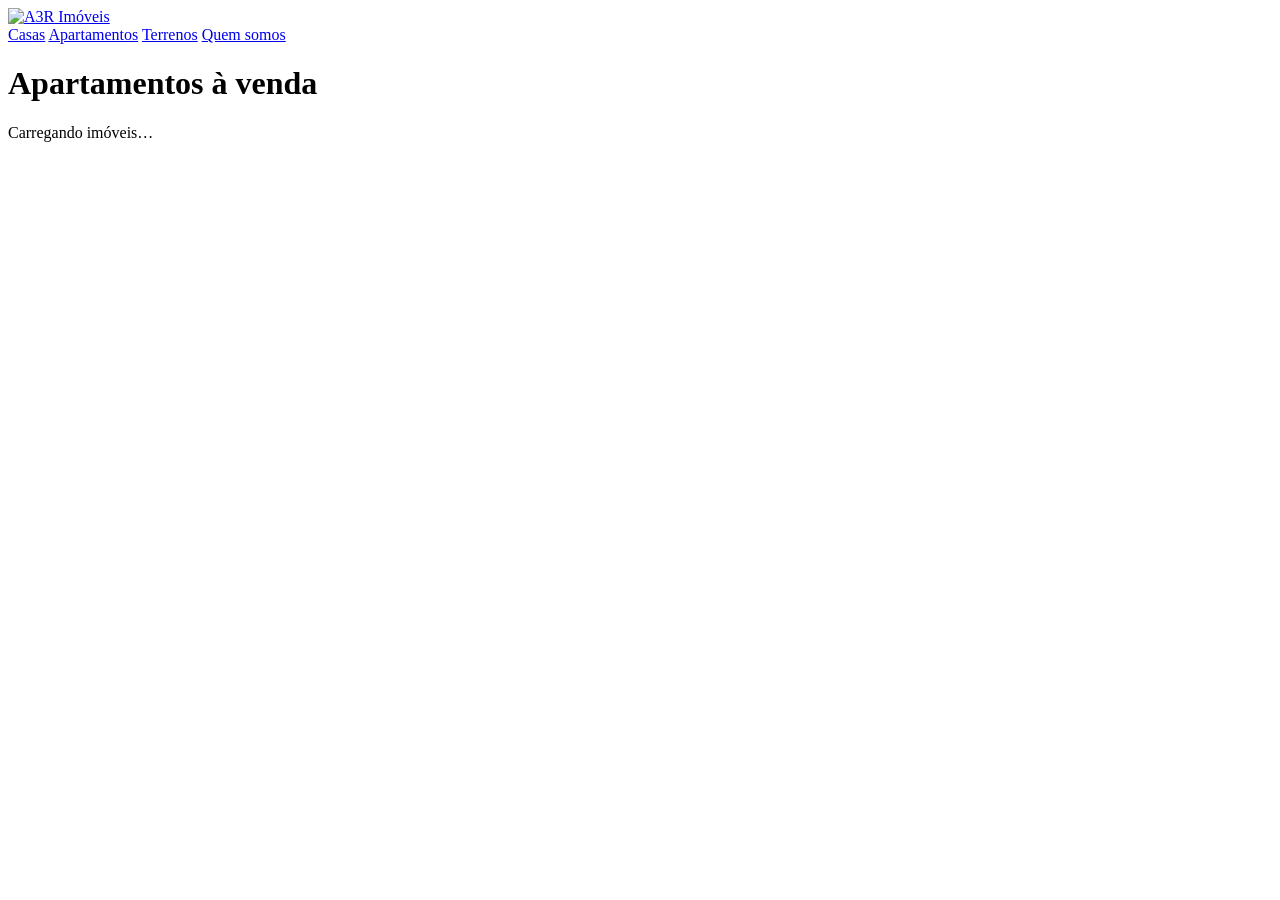
==== apartamentos.html @ 54f44afe "Add files via upload" ====
<!doctype html>
<html lang="pt-BR">
<head>
  <meta charset="utf-8">
  <meta name="viewport" content="width=device-width, initial-scale=1">
  <title>Apartamentos à venda em Barretos | A3R Imóveis</title>
  <meta name="description" content="Apartamentos à venda em Barretos e região com a A3R Imóveis.">
  <meta property="og:title" content="Apartamentos à venda | A3R Imóveis">
  <meta property="og:image" content="imagens/logo-horizontal.png">
  <meta name="theme-color" content="#1F2C4C">
  <link rel="icon" href="imagens/icone-32.png" sizes="32x32">
  <link rel="apple-touch-icon" href="imagens/icone-180.png">
  <link rel="preconnect" href="https://fonts.googleapis.com">
  <link rel="preconnect" href="https://fonts.gstatic.com" crossorigin>
  <link href="https://fonts.googleapis.com/css2?family=Plus+Jakarta+Sans:wght@400;500;600;700;800&display=swap" rel="stylesheet">
  <link rel="stylesheet" href="css/estilo.css">
  <script src="js/site.js" defer></script>
</head>
<body data-pagina="lista" data-tipo="Apartamento">
  <header class="topo">
    <div class="topo-in">
      <a class="marca" href="index.html"><img src="imagens/logo-topo.png" alt="A3R Imóveis"></a>
      <nav class="menu" aria-label="Menu principal">
        <a href="casas.html">Casas</a>
        <a href="apartamentos.html" class="ativo" aria-current="page">Apartamentos</a>
        <a href="terrenos.html">Terrenos</a>
        <a href="index.html#quem-somos">Quem somos</a>
      </nav>
    </div>
  </header>

  <main class="secao">
    <div class="conteudo">
      <h1 class="titulo-pagina">Apartamentos à venda</h1>
      <p class="lista-qtd" id="lista-qtd"></p>
      <div id="lista"><p class="carregando">Carregando imóveis…</p></div>
    </div>
  </main>

  <footer class="rodape" id="rodape"></footer>
  <a class="whats-flutuante" id="whats-flutuante" href="#" target="_blank" rel="noopener" aria-label="Fale no WhatsApp"></a>
</body>
</html>
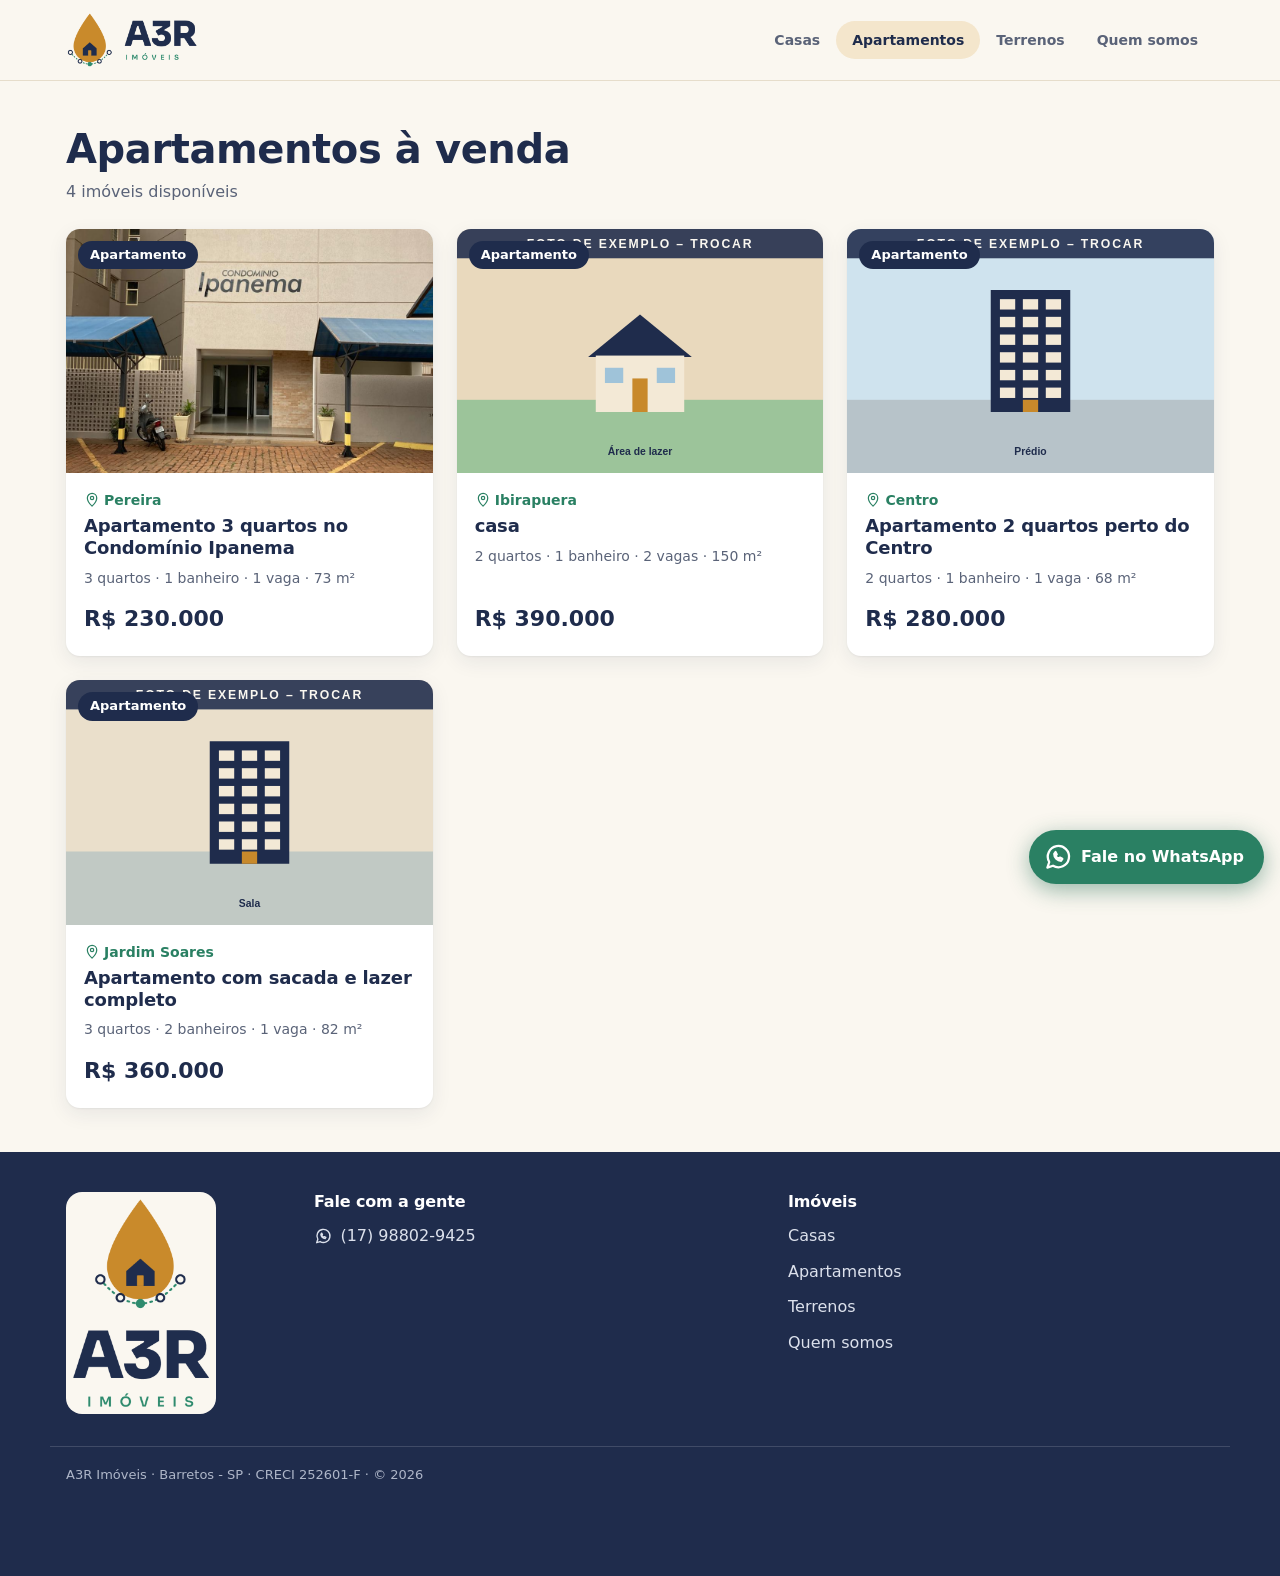
==== commit f1bfcaba: "Add files via upload" ====
--- a/apartamentos.html
+++ b/apartamentos.html
@@ -6,7 +6,7 @@
   <title>Apartamentos à venda em Barretos | A3R Imóveis</title>
   <meta name="description" content="Apartamentos à venda em Barretos e região com a A3R Imóveis.">
   <meta property="og:title" content="Apartamentos à venda | A3R Imóveis">
-  <meta property="og:image" content="imagens/logo-horizontal.png">
+  <meta property="og:image" content="https://a3rimoveis.com.br/imagens/logo-horizontal.png">
   <meta name="theme-color" content="#1F2C4C">
   <link rel="icon" href="imagens/icone-32.png" sizes="32x32">
   <link rel="apple-touch-icon" href="imagens/icone-180.png">
--- a/css/estilo.css
+++ b/css/estilo.css
@@ -0,0 +1,330 @@
+/* =====================================================================
+   A3R Imóveis — visual do site (cores da logo)
+   ===================================================================== */
+
+:root {
+  --creme: #FAF7F0;
+  --creme-escuro: #F1EADB;
+  --branco: #FFFFFF;
+  --marinho: #1F2C4C;
+  --marinho-claro: #2C3D66;
+  --ocre: #C8892B;
+  --ocre-claro: #F4E6CC;
+  --verde: #2A8063;
+  --verde-escuro: #1F684F;
+  --texto: #1F2C4C;
+  --texto-suave: #5A6378;
+  --linha: #E6DDCB;
+  --sombra: 0 1px 2px rgba(31, 44, 76, .06), 0 6px 20px rgba(31, 44, 76, .08);
+  --raio: 14px;
+  --largura: 1180px;
+}
+
+*, *::before, *::after { box-sizing: border-box; }
+
+html { scroll-behavior: smooth; -webkit-text-size-adjust: 100%; }
+section[id], h2[id] { scroll-margin-top: 96px; }
+
+body {
+  margin: 0;
+  background: var(--creme);
+  color: var(--texto);
+  font-family: "Plus Jakarta Sans", system-ui, -apple-system, "Segoe UI", sans-serif;
+  font-size: 16px;
+  line-height: 1.6;
+}
+
+img { max-width: 100%; display: block; }
+a { color: inherit; }
+h1, h2, h3 { line-height: 1.2; margin: 0; letter-spacing: -.01em; }
+p { margin: 0 0 1em; }
+
+.icone {
+  width: 1.15em; height: 1.15em; flex: none;
+  fill: none; stroke: currentColor; stroke-width: 1.8; stroke-linecap: round; stroke-linejoin: round;
+}
+
+.conteudo { max-width: var(--largura); margin: 0 auto; padding: 0 16px; }
+
+/* ---------- Topo ---------- */
+
+.topo {
+  position: sticky; top: 0; z-index: 20;
+  background: rgba(250, 247, 240, .96);
+  backdrop-filter: blur(8px);
+  border-bottom: 1px solid var(--linha);
+}
+.topo-in {
+  max-width: var(--largura); margin: 0 auto; padding: 10px 16px 0;
+  display: flex; flex-direction: column; gap: 6px;
+}
+.marca img { height: 46px; width: auto; }
+.menu {
+  display: flex; gap: 0; overflow-x: auto; scrollbar-width: none;
+  margin: 0 -16px; padding: 0 8px;
+}
+.menu::-webkit-scrollbar { display: none; }
+.menu a {
+  flex: none; padding: 10px 7px; text-decoration: none; font-weight: 600; font-size: 14px;
+  color: var(--texto-suave); border-bottom: 3px solid transparent;
+}
+.menu a:hover { color: var(--marinho); }
+.menu a.ativo { color: var(--marinho); border-bottom-color: var(--ocre); }
+
+@media (min-width: 760px) {
+  .topo-in { flex-direction: row; align-items: center; justify-content: space-between; padding: 12px 16px; }
+  .marca img { height: 56px; }
+  .menu { margin: 0; padding: 0; }
+  .menu a { border-bottom: 0; border-radius: 999px; padding: 8px 16px; }
+  .menu a.ativo { background: var(--ocre-claro); }
+}
+
+/* ---------- Botões ---------- */
+
+.botao {
+  display: inline-flex; align-items: center; justify-content: center; gap: 8px;
+  min-height: 50px; padding: 12px 22px; border-radius: 999px; border: 2px solid transparent;
+  font: inherit; font-weight: 700; font-size: 16px; text-decoration: none; cursor: pointer;
+  background: var(--marinho); color: var(--branco);
+  transition: background .15s, transform .15s;
+}
+.botao:hover { background: var(--marinho-claro); }
+.botao:active { transform: scale(.98); }
+.botao-whats { background: var(--verde); }
+.botao-whats:hover { background: var(--verde-escuro); }
+.botao-contorno { background: transparent; color: var(--marinho); border-color: var(--marinho); }
+.botao-contorno:hover { background: var(--marinho); color: var(--branco); }
+.botao .icone { width: 22px; height: 22px; }
+
+/* ---------- Página inicial ---------- */
+
+.hero {
+  background:
+    radial-gradient(circle at 92% 10%, rgba(200, 137, 43, .22), transparent 40%),
+    radial-gradient(circle at 0% 100%, rgba(42, 128, 99, .14), transparent 45%),
+    var(--creme);
+  padding: 44px 0 52px;
+}
+.hero-in { max-width: var(--largura); margin: 0 auto; padding: 0 16px; }
+.sobretitulo {
+  color: var(--verde); font-weight: 700; font-size: 13px; letter-spacing: .14em; text-transform: uppercase; margin-bottom: 10px;
+}
+.hero h1 { font-size: clamp(32px, 8vw, 60px); font-weight: 800; max-width: 14em; }
+.hero-texto { font-size: clamp(17px, 2.4vw, 20px); color: var(--texto-suave); max-width: 34em; margin: 18px 0 28px; }
+.hero-acoes { display: flex; flex-wrap: wrap; gap: 12px; }
+@media (max-width: 480px) { .hero-acoes .botao { flex: 1 1 100%; } }
+
+.secao { padding: 44px 0; }
+.secao-clara { background: var(--creme-escuro); }
+.titulo-secao { font-size: clamp(24px, 4.5vw, 32px); font-weight: 800; margin-bottom: 22px; }
+.titulo-pagina { font-size: clamp(28px, 6vw, 40px); font-weight: 800; }
+.lista-qtd { color: var(--texto-suave); margin: 6px 0 24px; min-height: 1.6em; }
+
+.categorias { display: grid; gap: 12px; }
+@media (min-width: 700px) { .categorias { grid-template-columns: repeat(3, 1fr); gap: 18px; } }
+.categoria {
+  position: relative; display: flex; flex-direction: column; justify-content: flex-end;
+  min-height: 108px; padding: 20px 22px; border-radius: var(--raio);
+  text-decoration: none; color: var(--branco); overflow: hidden;
+  box-shadow: var(--sombra); transition: transform .15s;
+}
+.categoria:hover { transform: translateY(-3px); }
+.categoria-casa { background: var(--marinho); }
+.categoria-apartamento { background: var(--verde); }
+.categoria-terreno { background: var(--ocre); }
+.categoria-nome { font-size: 24px; font-weight: 800; }
+.categoria-qtd { opacity: .9; font-size: 15px; }
+.categoria .icone {
+  position: absolute; right: 18px; top: 50%; transform: translateY(-50%);
+  width: 34px; height: 34px; padding: 6px; border-radius: 50%; background: rgba(255, 255, 255, .18);
+}
+@media (min-width: 700px) { .categoria { min-height: 150px; } }
+
+.quem-somos { display: grid; gap: 24px; align-items: center; }
+.quem-somos-simbolo { width: 120px; border-radius: 24px; }
+#quem-somos-texto { color: var(--texto-suave); font-size: 17px; max-width: 40em; margin-bottom: 24px; }
+@media (min-width: 760px) {
+  .quem-somos { grid-template-columns: 260px 1fr; gap: 56px; }
+  .quem-somos-simbolo { width: 260px; }
+}
+
+/* ---------- Cartões de imóvel ---------- */
+
+.grade { display: grid; gap: 18px; grid-template-columns: 1fr; }
+@media (min-width: 620px) { .grade { grid-template-columns: repeat(2, 1fr); } }
+@media (min-width: 980px) { .grade { grid-template-columns: repeat(3, 1fr); gap: 24px; } }
+
+.cartao {
+  display: flex; flex-direction: column; background: var(--branco); border-radius: var(--raio);
+  overflow: hidden; text-decoration: none; box-shadow: var(--sombra); transition: transform .15s, box-shadow .15s;
+}
+.cartao:hover { transform: translateY(-3px); box-shadow: 0 2px 4px rgba(31, 44, 76, .08), 0 14px 32px rgba(31, 44, 76, .12); }
+.cartao-foto { position: relative; aspect-ratio: 3 / 2; overflow: hidden; background: var(--creme-escuro); }
+.cartao-foto img { width: 100%; height: 100%; object-fit: cover; }
+.selo {
+  position: absolute; left: 12px; top: 12px; padding: 4px 12px; border-radius: 999px;
+  background: var(--marinho); color: var(--branco); font-size: 13px; font-weight: 700;
+}
+.selo-claro { position: static; display: inline-block; background: var(--ocre-claro); color: var(--marinho); }
+.cartao-corpo { padding: 16px 18px 20px; display: flex; flex-direction: column; flex: 1; }
+.cartao-bairro { display: flex; align-items: center; gap: 4px; color: var(--verde); font-weight: 600; font-size: 14px; margin-bottom: 4px; }
+.cartao h3 { font-size: 18px; font-weight: 700; margin-bottom: 8px; }
+.cartao-resumo { color: var(--texto-suave); font-size: 14px; margin-bottom: 12px; }
+.cartao-preco { margin: auto 0 0; font-size: 22px; font-weight: 800; color: var(--marinho); }
+
+.sem-foto {
+  display: grid; place-items: center; width: 100%; height: 100%; min-height: 100%;
+  color: var(--texto-suave); font-weight: 600; background: var(--creme-escuro);
+}
+.sem-foto-grande { aspect-ratio: 3 / 2; border-radius: var(--raio); }
+
+.vazio, .carregando {
+  padding: 28px; border-radius: var(--raio); background: var(--branco); color: var(--texto-suave);
+  text-align: center; box-shadow: var(--sombra);
+}
+.carregando { box-shadow: none; background: transparent; }
+
+/* ---------- Página do anúncio ---------- */
+
+.secao-anuncio { padding-top: 16px; padding-bottom: 110px; }
+@media (min-width: 900px) { .secao-anuncio { padding-bottom: 60px; } }
+
+.trilha { display: flex; align-items: center; gap: 4px; font-size: 14px; color: var(--texto-suave); margin-bottom: 14px; flex-wrap: wrap; }
+.trilha a { text-decoration: none; font-weight: 600; }
+.trilha a:hover { text-decoration: underline; }
+.trilha .icone { width: 14px; height: 14px; }
+
+.anuncio-grade { display: grid; gap: 22px; }
+@media (min-width: 900px) {
+  .anuncio-grade { grid-template-columns: minmax(0, 1.5fr) minmax(0, 1fr); gap: 40px; align-items: start; }
+  .anuncio-info { position: sticky; top: 104px; }
+}
+.anuncio-fotos { min-width: 0; margin: 0 -16px; }
+@media (min-width: 620px) { .anuncio-fotos { margin: 0; } }
+
+.galeria { position: relative; }
+.galeria-trilho {
+  display: flex; overflow-x: auto; scroll-snap-type: x mandatory; scrollbar-width: none;
+  aspect-ratio: 3 / 2; background: var(--creme-escuro);
+}
+@media (min-width: 620px) { .galeria-trilho { border-radius: var(--raio); } }
+.galeria-trilho::-webkit-scrollbar { display: none; }
+.galeria-item { flex: 0 0 100%; scroll-snap-align: start; padding: 0; border: 0; background: none; cursor: zoom-in; }
+.galeria-item img { width: 100%; height: 100%; object-fit: cover; }
+.galeria-seta, .tela-cheia button {
+  position: absolute; top: 50%; transform: translateY(-50%);
+  display: grid; place-items: center; width: 44px; height: 44px; border-radius: 50%; border: 0;
+  background: rgba(255, 255, 255, .92); color: var(--marinho); cursor: pointer; box-shadow: var(--sombra);
+}
+.galeria-seta .icone, .tela-cheia .icone { width: 22px; height: 22px; stroke-width: 2.4; }
+.galeria-anterior { left: 12px; }
+.galeria-proxima { right: 12px; }
+.galeria-contador {
+  position: absolute; right: 12px; bottom: 12px; padding: 3px 10px; border-radius: 999px;
+  background: rgba(31, 44, 76, .8); color: var(--branco); font-size: 13px; font-weight: 600;
+}
+.miniaturas { display: flex; gap: 8px; margin-top: 10px; overflow-x: auto; padding: 2px 16px; }
+@media (min-width: 620px) { .miniaturas { padding: 2px 0; } }
+.miniaturas button {
+  flex: none; width: 84px; aspect-ratio: 3 / 2; padding: 0; border: 3px solid transparent; border-radius: 10px;
+  overflow: hidden; cursor: pointer; background: none; opacity: .65;
+}
+.miniaturas button.ativa { border-color: var(--ocre); opacity: 1; }
+.miniaturas img { width: 100%; height: 100%; object-fit: cover; }
+
+.anuncio-info h1 { font-size: clamp(26px, 5vw, 34px); font-weight: 800; margin: 12px 0 8px; }
+.anuncio-local { display: flex; align-items: center; gap: 6px; color: var(--texto-suave); margin-bottom: 14px; }
+.anuncio-preco { font-size: clamp(30px, 6vw, 38px); font-weight: 800; color: var(--marinho); margin-bottom: 18px; }
+
+.caracteristicas {
+  list-style: none; margin: 0 0 22px; padding: 0;
+  display: grid; grid-template-columns: repeat(auto-fill, minmax(120px, 1fr)); gap: 10px;
+}
+.caracteristicas li {
+  display: grid; grid-template-columns: auto 1fr; column-gap: 10px; align-items: center;
+  padding: 12px 14px; background: var(--branco); border-radius: 12px; border: 1px solid var(--linha);
+}
+.caracteristicas .icone { grid-row: span 2; width: 26px; height: 26px; color: var(--ocre); }
+.caracteristicas strong { font-size: 18px; line-height: 1.2; }
+.caracteristicas span { font-size: 13px; color: var(--texto-suave); }
+
+.anuncio-acoes { display: flex; flex-wrap: wrap; gap: 10px; }
+.anuncio-acoes .botao { flex: 1 1 220px; }
+
+.anuncio-descricao {
+  margin-top: 32px; padding: 24px; background: var(--branco); border-radius: var(--raio); border: 1px solid var(--linha);
+  max-width: 760px; font-size: 17px;
+}
+.anuncio-descricao h2, .parecidos h2 { font-size: 22px; font-weight: 800; margin-bottom: 14px; }
+.anuncio-descricao p:last-child { margin-bottom: 0; }
+.parecidos { margin-top: 44px; }
+
+.indisponivel { text-align: center; padding: 60px 0; }
+.indisponivel h1 { font-size: 30px; margin-bottom: 10px; }
+.indisponivel p { color: var(--texto-suave); }
+
+/* Barra fixa no celular, com preço e WhatsApp */
+.barra-fixa {
+  position: fixed; left: 0; right: 0; bottom: 0; z-index: 30;
+  display: flex; align-items: center; justify-content: space-between; gap: 12px;
+  padding: 10px 16px calc(10px + env(safe-area-inset-bottom));
+  background: var(--branco); border-top: 1px solid var(--linha); box-shadow: 0 -6px 20px rgba(31, 44, 76, .1);
+}
+.barra-fixa span { display: block; font-size: 12px; color: var(--texto-suave); }
+.barra-fixa strong { font-size: 20px; font-weight: 800; }
+.barra-fixa .botao { min-height: 46px; padding: 10px 18px; }
+@media (min-width: 900px) { .barra-fixa { display: none; } }
+body[data-pagina="imovel"] .whats-flutuante { display: none; }
+@media (min-width: 900px) { body[data-pagina="imovel"] .whats-flutuante { display: inline-flex; } }
+
+/* Fotos em tela cheia */
+.tela-cheia {
+  width: 100vw; height: 100dvh; max-width: none; max-height: none; margin: 0; padding: 0; border: 0;
+  background: rgba(12, 18, 33, .96);
+}
+.tela-cheia::backdrop { background: rgba(12, 18, 33, .96); }
+.tela-trilho { display: flex; height: 100%; overflow-x: auto; scroll-snap-type: x mandatory; scrollbar-width: none; }
+.tela-trilho::-webkit-scrollbar { display: none; }
+.tela-item { flex: 0 0 100%; scroll-snap-align: start; display: grid; place-items: center; padding: 60px 8px; }
+.tela-item img { max-width: 100%; max-height: 100%; object-fit: contain; }
+.tela-cheia .tela-fechar { top: 16px; right: 16px; transform: none; }
+.tela-cheia .tela-anterior { left: 12px; }
+.tela-cheia .tela-proxima { right: 12px; }
+.tela-cheia.uma-foto .tela-anterior, .tela-cheia.uma-foto .tela-proxima { display: none; }
+
+/* ---------- Rodapé ---------- */
+
+.rodape { background: var(--marinho); color: #DCE1EC; padding: 40px 0 24px; }
+.rodape-in {
+  max-width: var(--largura); margin: 0 auto; padding: 0 16px;
+  display: grid; gap: 28px;
+}
+@media (min-width: 760px) { .rodape-in { grid-template-columns: 200px 1fr 1fr; gap: 48px; align-items: start; } }
+.rodape-logo { width: 150px; border-radius: 16px; }
+.rodape h2 { color: var(--branco); font-size: 16px; margin-bottom: 12px; }
+.rodape-contatos, .rodape-menu { display: flex; flex-direction: column; gap: 10px; }
+.rodape a { display: inline-flex; align-items: center; gap: 8px; text-decoration: none; }
+.rodape a:hover { color: var(--branco); text-decoration: underline; }
+.rodape-final {
+  max-width: var(--largura); margin: 32px auto 0; padding: 18px 16px 0; border-top: 1px solid rgba(255, 255, 255, .15);
+  font-size: 13px; color: #AEB6C8;
+}
+body:not([data-pagina="imovel"]) .rodape { padding-bottom: 90px; }
+@media (min-width: 760px) { body .rodape { padding-bottom: 24px; } }
+
+/* ---------- Botão flutuante do WhatsApp ---------- */
+
+.whats-flutuante {
+  position: fixed; right: 16px; bottom: calc(16px + env(safe-area-inset-bottom)); z-index: 25;
+  display: inline-flex; align-items: center; gap: 8px;
+  padding: 14px; border-radius: 999px; background: var(--verde); color: var(--branco);
+  text-decoration: none; font-weight: 700; box-shadow: 0 6px 22px rgba(31, 104, 79, .45);
+  transition: background .15s, transform .15s;
+}
+.whats-flutuante:hover { background: var(--verde-escuro); transform: translateY(-2px); }
+.whats-flutuante .icone { width: 30px; height: 30px; }
+.whats-flutuante span { display: none; }
+@media (min-width: 760px) { .whats-flutuante { padding: 12px 20px 12px 14px; } .whats-flutuante span { display: inline; } }
+
+:focus-visible { outline: 3px solid var(--ocre); outline-offset: 2px; }
+@media (prefers-reduced-motion: reduce) { * { transition: none !important; scroll-behavior: auto !important; } }
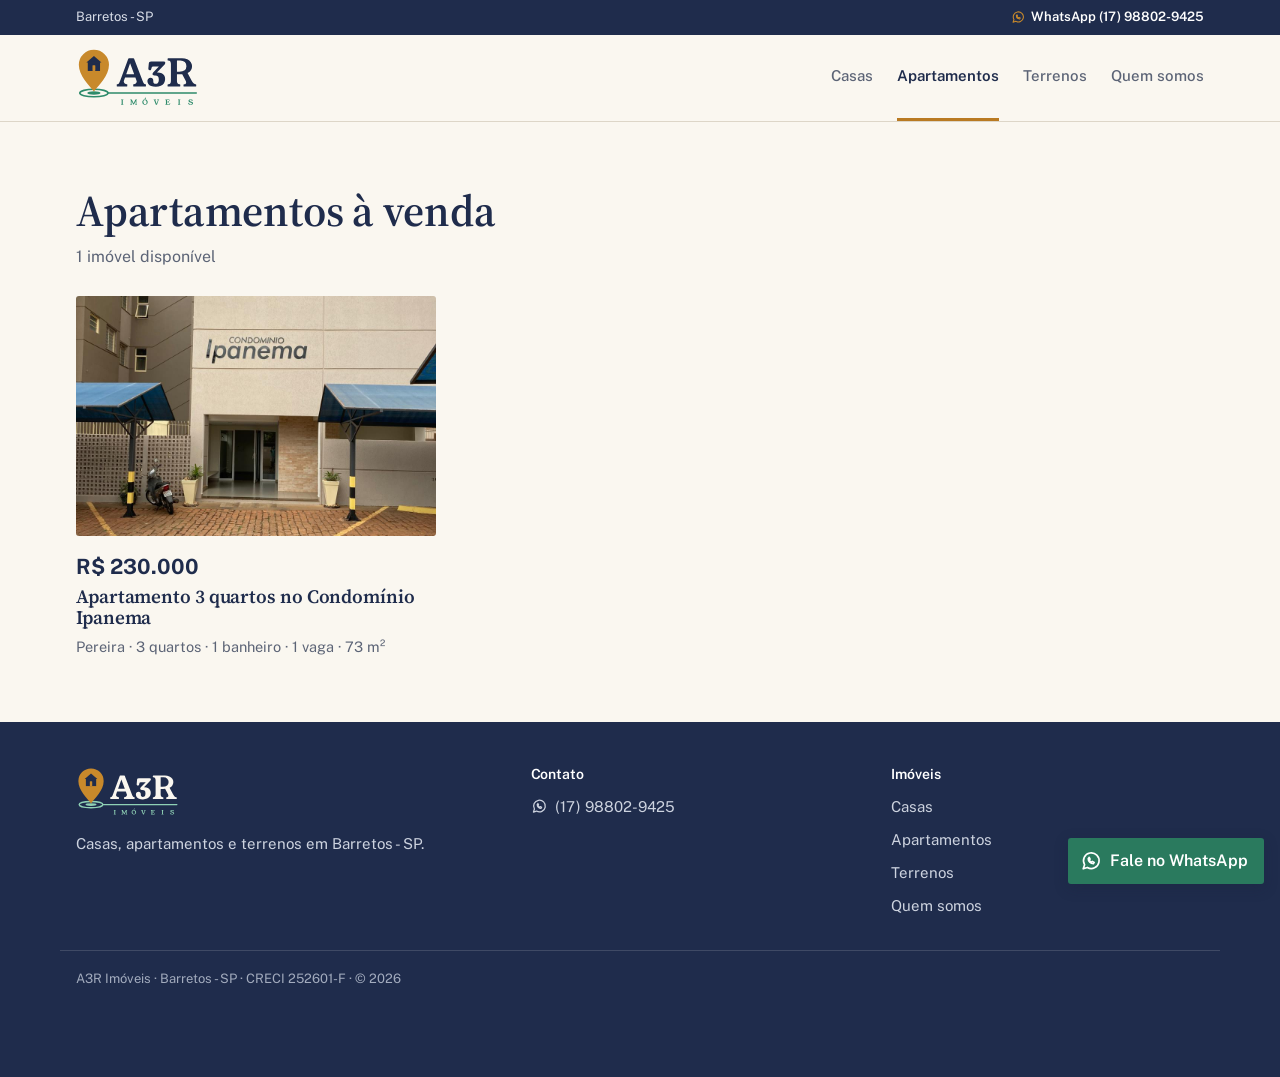
==== commit 615d843b: "Add files via upload" ====
--- a/apartamentos.html
+++ b/apartamentos.html
@@ -6,20 +6,22 @@
   <title>Apartamentos à venda em Barretos | A3R Imóveis</title>
   <meta name="description" content="Apartamentos à venda em Barretos e região com a A3R Imóveis.">
   <meta property="og:title" content="Apartamentos à venda | A3R Imóveis">
-  <meta property="og:image" content="https://a3rimoveis.com.br/imagens/logo-horizontal.png">
+  <meta property="og:image" content="https://a3rimoveis.com.br/imagens/logo-nova/compartilhar.png">
   <meta name="theme-color" content="#1F2C4C">
-  <link rel="icon" href="imagens/icone-32.png" sizes="32x32">
-  <link rel="apple-touch-icon" href="imagens/icone-180.png">
+  <link rel="icon" href="imagens/logo-nova/simbolo.svg" type="image/svg+xml">
+  <link rel="icon" href="imagens/logo-nova/icone-32.png" sizes="32x32">
+  <link rel="apple-touch-icon" href="imagens/logo-nova/icone-180.png">
   <link rel="preconnect" href="https://fonts.googleapis.com">
   <link rel="preconnect" href="https://fonts.gstatic.com" crossorigin>
-  <link href="https://fonts.googleapis.com/css2?family=Plus+Jakarta+Sans:wght@400;500;600;700;800&display=swap" rel="stylesheet">
+  <link href="https://fonts.googleapis.com/css2?family=Public+Sans:wght@400;500;600;700&family=Source+Serif+4:opsz,wght@8..60,600;8..60,700&display=swap" rel="stylesheet">
   <link rel="stylesheet" href="css/estilo.css">
   <script src="js/site.js" defer></script>
 </head>
 <body data-pagina="lista" data-tipo="Apartamento">
+  <div class="faixa" id="faixa"></div>
   <header class="topo">
     <div class="topo-in">
-      <a class="marca" href="index.html"><img src="imagens/logo-topo.png" alt="A3R Imóveis"></a>
+      <a class="marca" href="index.html"><img src="imagens/logo-nova/logo-horizontal.svg" alt="A3R Imóveis"></a>
       <nav class="menu" aria-label="Menu principal">
         <a href="casas.html">Casas</a>
         <a href="apartamentos.html" class="ativo" aria-current="page">Apartamentos</a>
--- a/css/estilo.css
+++ b/css/estilo.css
@@ -1,203 +1,215 @@
 /* =====================================================================
-   A3R Imóveis — visual do site (cores da logo)
+   A3R Imóveis — visual do site
+   Títulos: Source Serif 4 · Texto: Public Sans
+   Cores da logo usadas com moderação: azul-marinho para texto e
+   estrutura, ocre só como detalhe, verde só para o WhatsApp.
    ===================================================================== */
 
 :root {
-  --creme: #FAF7F0;
-  --creme-escuro: #F1EADB;
+  --papel: #FAF7F0; /* mesmo tom do fundo da logo */
+  --papel-escuro: #F2EEE4;
   --branco: #FFFFFF;
   --marinho: #1F2C4C;
-  --marinho-claro: #2C3D66;
-  --ocre: #C8892B;
-  --ocre-claro: #F4E6CC;
-  --verde: #2A8063;
-  --verde-escuro: #1F684F;
+  --marinho-escuro: #172139;
+  --ocre: #B97A22;      /* ocre para linhas e detalhes sobre o fundo claro */
+  --ocre-logo: #C8892B; /* ocre exato da logo, para fundos */
+  --verde: #2A7A5E;
+  --verde-escuro: #1F6049;
   --texto: #1F2C4C;
-  --texto-suave: #5A6378;
-  --linha: #E6DDCB;
-  --sombra: 0 1px 2px rgba(31, 44, 76, .06), 0 6px 20px rgba(31, 44, 76, .08);
-  --raio: 14px;
-  --largura: 1180px;
+  --texto-suave: #5C6476;
+  --linha: #DDD6C8;
+  --linha-forte: #C9BFAD;
+  --raio: 3px;
+  --largura: 1160px;
+  --serif: "Source Serif 4", Georgia, "Times New Roman", serif;
+  --sans: "Public Sans", system-ui, -apple-system, "Segoe UI", sans-serif;
 }
 
 *, *::before, *::after { box-sizing: border-box; }
 
 html { scroll-behavior: smooth; -webkit-text-size-adjust: 100%; }
-section[id], h2[id] { scroll-margin-top: 96px; }
+section[id], h2[id] { scroll-margin-top: 110px; }
 
 body {
   margin: 0;
-  background: var(--creme);
+  background: var(--papel);
   color: var(--texto);
-  font-family: "Plus Jakarta Sans", system-ui, -apple-system, "Segoe UI", sans-serif;
+  font-family: var(--sans);
   font-size: 16px;
   line-height: 1.6;
 }
 
 img { max-width: 100%; display: block; }
 a { color: inherit; }
-h1, h2, h3 { line-height: 1.2; margin: 0; letter-spacing: -.01em; }
+h1, h2, h3 { font-family: var(--serif); font-weight: 600; line-height: 1.15; margin: 0; letter-spacing: -.005em; }
 p { margin: 0 0 1em; }
 
 .icone {
-  width: 1.15em; height: 1.15em; flex: none;
+  width: 1.1em; height: 1.1em; flex: none;
   fill: none; stroke: currentColor; stroke-width: 1.8; stroke-linecap: round; stroke-linejoin: round;
 }
 
 .conteudo { max-width: var(--largura); margin: 0 auto; padding: 0 16px; }
+
+/* ---------- Faixa de contato (acima do topo) ---------- */
+
+.faixa { background: var(--marinho); color: #D9DEE8; font-size: 13px; }
+.faixa-in {
+  max-width: var(--largura); margin: 0 auto; padding: 7px 16px;
+  display: flex; justify-content: space-between; align-items: center; gap: 12px;
+}
+.faixa a { color: var(--branco); text-decoration: none; font-weight: 600; display: inline-flex; align-items: center; gap: 6px; }
+.faixa a:hover { text-decoration: underline; }
+.faixa .icone { color: var(--ocre-logo); }
 
 /* ---------- Topo ---------- */
 
 .topo {
   position: sticky; top: 0; z-index: 20;
-  background: rgba(250, 247, 240, .96);
-  backdrop-filter: blur(8px);
+  background: var(--papel);
   border-bottom: 1px solid var(--linha);
 }
 .topo-in {
   max-width: var(--largura); margin: 0 auto; padding: 10px 16px 0;
-  display: flex; flex-direction: column; gap: 6px;
-}
-.marca img { height: 46px; width: auto; }
-.menu {
-  display: flex; gap: 0; overflow-x: auto; scrollbar-width: none;
-  margin: 0 -16px; padding: 0 8px;
-}
+  display: flex; flex-direction: column; gap: 4px;
+}
+.marca { display: block; }
+.marca img { height: 54px; width: auto; }
+.menu { display: flex; overflow-x: auto; scrollbar-width: none; margin: 0 -16px; padding: 0 9px; }
 .menu::-webkit-scrollbar { display: none; }
 .menu a {
-  flex: none; padding: 10px 7px; text-decoration: none; font-weight: 600; font-size: 14px;
-  color: var(--texto-suave); border-bottom: 3px solid transparent;
+  flex: none; padding: 10px 7px 11px; text-decoration: none; font-weight: 500; font-size: 14.5px;
+  color: var(--texto-suave); border-bottom: 2px solid transparent;
 }
 .menu a:hover { color: var(--marinho); }
-.menu a.ativo { color: var(--marinho); border-bottom-color: var(--ocre); }
+.menu a.ativo { color: var(--marinho); border-bottom-color: var(--ocre); font-weight: 600; }
 
 @media (min-width: 760px) {
-  .topo-in { flex-direction: row; align-items: center; justify-content: space-between; padding: 12px 16px; }
-  .marca img { height: 56px; }
-  .menu { margin: 0; padding: 0; }
-  .menu a { border-bottom: 0; border-radius: 999px; padding: 8px 16px; }
-  .menu a.ativo { background: var(--ocre-claro); }
+  .topo-in { flex-direction: row; align-items: center; justify-content: space-between; padding: 0 16px; }
+  .marca { padding: 12px 0; }
+  .marca img { height: 62px; }
+  .menu { margin: 0; padding: 0; gap: 24px; align-self: stretch; }
+  .menu a { display: flex; align-items: center; padding: 0; font-size: 15px; border-bottom-width: 3px; }
 }
 
 /* ---------- Botões ---------- */
 
 .botao {
   display: inline-flex; align-items: center; justify-content: center; gap: 8px;
-  min-height: 50px; padding: 12px 22px; border-radius: 999px; border: 2px solid transparent;
-  font: inherit; font-weight: 700; font-size: 16px; text-decoration: none; cursor: pointer;
+  min-height: 48px; padding: 11px 22px; border-radius: var(--raio); border: 1px solid transparent;
+  font: inherit; font-weight: 600; font-size: 15.5px; text-decoration: none; cursor: pointer;
   background: var(--marinho); color: var(--branco);
-  transition: background .15s, transform .15s;
-}
-.botao:hover { background: var(--marinho-claro); }
-.botao:active { transform: scale(.98); }
+  transition: background .15s;
+}
+.botao:hover { background: var(--marinho-escuro); }
 .botao-whats { background: var(--verde); }
 .botao-whats:hover { background: var(--verde-escuro); }
-.botao-contorno { background: transparent; color: var(--marinho); border-color: var(--marinho); }
-.botao-contorno:hover { background: var(--marinho); color: var(--branco); }
-.botao .icone { width: 22px; height: 22px; }
+.botao-contorno { background: transparent; color: var(--marinho); border-color: var(--linha-forte); }
+.botao-contorno:hover { background: var(--branco); border-color: var(--marinho); }
+/* Ocre da logo: botão principal do topo (texto azul-marinho para boa leitura) */
+.botao-destaque { background: var(--ocre-logo); color: var(--marinho); }
+.botao-destaque:hover { background: #D99A3C; }
+.botao-claro { background: transparent; color: var(--branco); border-color: rgba(255, 255, 255, .7); }
+.botao-claro:hover { background: rgba(255, 255, 255, .12); border-color: var(--branco); }
+.botao .icone { width: 20px; height: 20px; }
 
 /* ---------- Página inicial ---------- */
 
-.hero {
-  background:
-    radial-gradient(circle at 92% 10%, rgba(200, 137, 43, .22), transparent 40%),
-    radial-gradient(circle at 0% 100%, rgba(42, 128, 99, .14), transparent 45%),
-    var(--creme);
-  padding: 44px 0 52px;
-}
-.hero-in { max-width: var(--largura); margin: 0 auto; padding: 0 16px; }
-.sobretitulo {
-  color: var(--verde); font-weight: 700; font-size: 13px; letter-spacing: .14em; text-transform: uppercase; margin-bottom: 10px;
-}
-.hero h1 { font-size: clamp(32px, 8vw, 60px); font-weight: 800; max-width: 14em; }
-.hero-texto { font-size: clamp(17px, 2.4vw, 20px); color: var(--texto-suave); max-width: 34em; margin: 18px 0 28px; }
-.hero-acoes { display: flex; flex-wrap: wrap; gap: 12px; }
-@media (max-width: 480px) { .hero-acoes .botao { flex: 1 1 100%; } }
+/* Topo com foto: a foto vem do painel (ou da capa do primeiro destaque) */
+.abertura {
+  position: relative; display: flex; align-items: flex-end;
+  min-height: min(78vh, 560px); background: var(--marinho); color: var(--branco); overflow: hidden;
+}
+.abertura-foto { position: absolute; inset: 0; background-size: cover; background-position: center 40%; }
+.abertura-foto::after { content: ""; position: absolute; inset: 0; background: rgba(23, 33, 57, .58); }
+.abertura-in { position: relative; width: 100%; padding-top: 64px; padding-bottom: 40px; }
+.abertura h1 { font-size: clamp(34px, 7.5vw, 60px); max-width: 14em; }
+.abertura-texto { font-size: clamp(17px, 2.2vw, 20px); color: #E6E9F0; max-width: 32em; margin: 14px 0 26px; }
+.abertura-acoes { display: flex; flex-wrap: wrap; gap: 10px; }
+@media (max-width: 480px) { .abertura-acoes .botao { flex: 1 1 100%; } }
+@media (min-width: 760px) { .abertura { min-height: 600px; } .abertura-in { padding-bottom: 72px; } }
+
+/* Atalhos Casas / Apartamentos / Terrenos */
+.tipos { display: grid; border-bottom: 1px solid var(--linha); margin-top: 8px; }
+.tipo {
+  display: flex; align-items: center; justify-content: space-between; gap: 12px;
+  padding: 18px 0; text-decoration: none; border-top: 1px solid var(--linha);
+}
+.tipo:first-child { border-top: 0; }
+.tipo-nome { font-family: var(--serif); font-size: 22px; font-weight: 600; }
+.tipo-qtd { color: var(--texto-suave); font-size: 14.5px; display: inline-flex; align-items: center; gap: 6px; }
+.tipo .icone { color: var(--ocre); }
+.tipo:hover .tipo-nome { text-decoration: underline; text-decoration-color: var(--ocre); text-underline-offset: 4px; }
+@media (min-width: 760px) {
+  .tipos { grid-template-columns: repeat(3, 1fr); }
+  .tipo { padding: 26px 24px; border-top: 0; border-left: 1px solid var(--linha); }
+  .tipo:first-child { border-left: 0; padding-left: 0; }
+}
 
 .secao { padding: 44px 0; }
-.secao-clara { background: var(--creme-escuro); }
-.titulo-secao { font-size: clamp(24px, 4.5vw, 32px); font-weight: 800; margin-bottom: 22px; }
-.titulo-pagina { font-size: clamp(28px, 6vw, 40px); font-weight: 800; }
-.lista-qtd { color: var(--texto-suave); margin: 6px 0 24px; min-height: 1.6em; }
-
-.categorias { display: grid; gap: 12px; }
-@media (min-width: 700px) { .categorias { grid-template-columns: repeat(3, 1fr); gap: 18px; } }
-.categoria {
-  position: relative; display: flex; flex-direction: column; justify-content: flex-end;
-  min-height: 108px; padding: 20px 22px; border-radius: var(--raio);
-  text-decoration: none; color: var(--branco); overflow: hidden;
-  box-shadow: var(--sombra); transition: transform .15s;
-}
-.categoria:hover { transform: translateY(-3px); }
-.categoria-casa { background: var(--marinho); }
-.categoria-apartamento { background: var(--verde); }
-.categoria-terreno { background: var(--ocre); }
-.categoria-nome { font-size: 24px; font-weight: 800; }
-.categoria-qtd { opacity: .9; font-size: 15px; }
-.categoria .icone {
-  position: absolute; right: 18px; top: 50%; transform: translateY(-50%);
-  width: 34px; height: 34px; padding: 6px; border-radius: 50%; background: rgba(255, 255, 255, .18);
-}
-@media (min-width: 700px) { .categoria { min-height: 150px; } }
-
-.quem-somos { display: grid; gap: 24px; align-items: center; }
-.quem-somos-simbolo { width: 120px; border-radius: 24px; }
-#quem-somos-texto { color: var(--texto-suave); font-size: 17px; max-width: 40em; margin-bottom: 24px; }
+.secao-borda { border-top: 1px solid var(--linha); }
+.cabecalho-secao { display: flex; align-items: baseline; justify-content: space-between; gap: 12px; margin-bottom: 22px; }
+.titulo-secao { font-size: clamp(26px, 4.5vw, 34px); }
+.titulo-secao::after { content: ""; display: block; width: 36px; height: 3px; margin-top: 10px; background: var(--ocre-logo); }
+.cabecalho-secao span { color: var(--texto-suave); font-size: 14.5px; white-space: nowrap; }
+.titulo-pagina { font-size: clamp(30px, 6vw, 44px); }
+.lista-qtd { color: var(--texto-suave); margin: 8px 0 26px; min-height: 1.6em; }
+@media (min-width: 760px) { .secao { padding: 64px 0; } }
+
+.sobre { display: grid; gap: 18px; }
+.sobre-texto { color: var(--texto-suave); font-size: 17px; max-width: 38em; }
+.sobre-texto p:last-child { margin-bottom: 0; }
+
+/* Faixa "Quer vender seu imóvel?" */
+.vender { background: var(--marinho); color: var(--branco); padding: 44px 0; }
+.vender-in { display: grid; gap: 22px; align-items: center; }
+.vender-texto { color: #D5DAE4; font-size: 17px; max-width: 34em; margin: 14px 0 0; }
 @media (min-width: 760px) {
-  .quem-somos { grid-template-columns: 260px 1fr; gap: 56px; }
-  .quem-somos-simbolo { width: 260px; }
-}
+  .vender { padding: 56px 0; }
+  .vender-in { grid-template-columns: 1fr auto; gap: 48px; }
+}
+@media (min-width: 860px) { .sobre { grid-template-columns: 1fr 1.4fr; gap: 64px; } }
 
 /* ---------- Cartões de imóvel ---------- */
 
-.grade { display: grid; gap: 18px; grid-template-columns: 1fr; }
+.grade { display: grid; gap: 32px 24px; grid-template-columns: 1fr; }
 @media (min-width: 620px) { .grade { grid-template-columns: repeat(2, 1fr); } }
-@media (min-width: 980px) { .grade { grid-template-columns: repeat(3, 1fr); gap: 24px; } }
-
-.cartao {
-  display: flex; flex-direction: column; background: var(--branco); border-radius: var(--raio);
-  overflow: hidden; text-decoration: none; box-shadow: var(--sombra); transition: transform .15s, box-shadow .15s;
-}
-.cartao:hover { transform: translateY(-3px); box-shadow: 0 2px 4px rgba(31, 44, 76, .08), 0 14px 32px rgba(31, 44, 76, .12); }
-.cartao-foto { position: relative; aspect-ratio: 3 / 2; overflow: hidden; background: var(--creme-escuro); }
-.cartao-foto img { width: 100%; height: 100%; object-fit: cover; }
-.selo {
-  position: absolute; left: 12px; top: 12px; padding: 4px 12px; border-radius: 999px;
-  background: var(--marinho); color: var(--branco); font-size: 13px; font-weight: 700;
-}
-.selo-claro { position: static; display: inline-block; background: var(--ocre-claro); color: var(--marinho); }
-.cartao-corpo { padding: 16px 18px 20px; display: flex; flex-direction: column; flex: 1; }
-.cartao-bairro { display: flex; align-items: center; gap: 4px; color: var(--verde); font-weight: 600; font-size: 14px; margin-bottom: 4px; }
-.cartao h3 { font-size: 18px; font-weight: 700; margin-bottom: 8px; }
-.cartao-resumo { color: var(--texto-suave); font-size: 14px; margin-bottom: 12px; }
-.cartao-preco { margin: auto 0 0; font-size: 22px; font-weight: 800; color: var(--marinho); }
+@media (min-width: 980px) { .grade { grid-template-columns: repeat(3, 1fr); } }
+
+.cartao { display: flex; flex-direction: column; text-decoration: none; }
+.cartao-foto { position: relative; aspect-ratio: 3 / 2; overflow: hidden; background: var(--papel-escuro); border-radius: var(--raio); }
+.cartao-foto img { width: 100%; height: 100%; object-fit: cover; transition: transform .4s; }
+.cartao:hover .cartao-foto img { transform: scale(1.03); }
+.cartao-corpo { padding-top: 14px; }
+.cartao-preco { display: flex; align-items: baseline; justify-content: space-between; gap: 8px; font-size: 21px; font-weight: 700; margin-bottom: 2px; }
+.cartao-ref { font-size: 13px; font-weight: 600; color: var(--ocre); white-space: nowrap; }
+.cartao h3 { font-size: 19px; margin-bottom: 6px; }
+.cartao:hover h3 { text-decoration: underline; text-decoration-color: var(--ocre); text-underline-offset: 3px; }
+.cartao-info { color: var(--texto-suave); font-size: 14.5px; margin: 0; }
 
 .sem-foto {
-  display: grid; place-items: center; width: 100%; height: 100%; min-height: 100%;
-  color: var(--texto-suave); font-weight: 600; background: var(--creme-escuro);
+  display: grid; place-items: center; width: 100%; height: 100%;
+  color: var(--texto-suave); font-size: 14px; background: var(--papel-escuro);
 }
 .sem-foto-grande { aspect-ratio: 3 / 2; border-radius: var(--raio); }
 
-.vazio, .carregando {
-  padding: 28px; border-radius: var(--raio); background: var(--branco); color: var(--texto-suave);
-  text-align: center; box-shadow: var(--sombra);
-}
-.carregando { box-shadow: none; background: transparent; }
+.vazio, .carregando { padding: 28px 0; color: var(--texto-suave); }
+.vazio { border-top: 1px solid var(--linha); border-bottom: 1px solid var(--linha); }
 
 /* ---------- Página do anúncio ---------- */
 
 .secao-anuncio { padding-top: 16px; padding-bottom: 110px; }
-@media (min-width: 900px) { .secao-anuncio { padding-bottom: 60px; } }
+@media (min-width: 900px) { .secao-anuncio { padding-top: 24px; padding-bottom: 72px; } }
 
 .trilha { display: flex; align-items: center; gap: 4px; font-size: 14px; color: var(--texto-suave); margin-bottom: 14px; flex-wrap: wrap; }
-.trilha a { text-decoration: none; font-weight: 600; }
+.trilha a { text-decoration: none; }
 .trilha a:hover { text-decoration: underline; }
 .trilha .icone { width: 14px; height: 14px; }
 
-.anuncio-grade { display: grid; gap: 22px; }
+.anuncio-grade { display: grid; gap: 24px; }
 @media (min-width: 900px) {
-  .anuncio-grade { grid-template-columns: minmax(0, 1.5fr) minmax(0, 1fr); gap: 40px; align-items: start; }
-  .anuncio-info { position: sticky; top: 104px; }
+  .anuncio-grade { grid-template-columns: minmax(0, 1.55fr) minmax(0, 1fr); gap: 48px; align-items: start; }
+  .anuncio-info { position: sticky; top: 100px; }
 }
 .anuncio-fotos { min-width: 0; margin: 0 -16px; }
 @media (min-width: 620px) { .anuncio-fotos { margin: 0; } }
@@ -205,7 +217,7 @@
 .galeria { position: relative; }
 .galeria-trilho {
   display: flex; overflow-x: auto; scroll-snap-type: x mandatory; scrollbar-width: none;
-  aspect-ratio: 3 / 2; background: var(--creme-escuro);
+  aspect-ratio: 3 / 2; background: var(--papel-escuro);
 }
 @media (min-width: 620px) { .galeria-trilho { border-radius: var(--raio); } }
 .galeria-trilho::-webkit-scrollbar { display: none; }
@@ -213,54 +225,45 @@
 .galeria-item img { width: 100%; height: 100%; object-fit: cover; }
 .galeria-seta, .tela-cheia button {
   position: absolute; top: 50%; transform: translateY(-50%);
-  display: grid; place-items: center; width: 44px; height: 44px; border-radius: 50%; border: 0;
-  background: rgba(255, 255, 255, .92); color: var(--marinho); cursor: pointer; box-shadow: var(--sombra);
-}
-.galeria-seta .icone, .tela-cheia .icone { width: 22px; height: 22px; stroke-width: 2.4; }
+  display: grid; place-items: center; width: 42px; height: 42px; border-radius: var(--raio); border: 0;
+  background: rgba(255, 255, 255, .94); color: var(--marinho); cursor: pointer;
+}
+.galeria-seta .icone, .tela-cheia .icone { width: 22px; height: 22px; stroke-width: 2.2; }
 .galeria-anterior { left: 12px; }
 .galeria-proxima { right: 12px; }
 .galeria-contador {
-  position: absolute; right: 12px; bottom: 12px; padding: 3px 10px; border-radius: 999px;
-  background: rgba(31, 44, 76, .8); color: var(--branco); font-size: 13px; font-weight: 600;
-}
-.miniaturas { display: flex; gap: 8px; margin-top: 10px; overflow-x: auto; padding: 2px 16px; }
-@media (min-width: 620px) { .miniaturas { padding: 2px 0; } }
+  position: absolute; right: 12px; bottom: 12px; padding: 2px 9px; border-radius: var(--raio);
+  background: rgba(23, 33, 57, .82); color: var(--branco); font-size: 13px;
+}
+.miniaturas { display: flex; gap: 6px; margin-top: 8px; overflow-x: auto; padding: 0 16px; }
+@media (min-width: 620px) { .miniaturas { padding: 0; } }
 .miniaturas button {
-  flex: none; width: 84px; aspect-ratio: 3 / 2; padding: 0; border: 3px solid transparent; border-radius: 10px;
-  overflow: hidden; cursor: pointer; background: none; opacity: .65;
-}
-.miniaturas button.ativa { border-color: var(--ocre); opacity: 1; }
+  flex: none; width: 80px; aspect-ratio: 3 / 2; padding: 0; border: 2px solid transparent; border-radius: var(--raio);
+  overflow: hidden; cursor: pointer; background: none; opacity: .6;
+}
+.miniaturas button.ativa { border-color: var(--ocre-logo); opacity: 1; }
 .miniaturas img { width: 100%; height: 100%; object-fit: cover; }
 
-.anuncio-info h1 { font-size: clamp(26px, 5vw, 34px); font-weight: 800; margin: 12px 0 8px; }
-.anuncio-local { display: flex; align-items: center; gap: 6px; color: var(--texto-suave); margin-bottom: 14px; }
-.anuncio-preco { font-size: clamp(30px, 6vw, 38px); font-weight: 800; color: var(--marinho); margin-bottom: 18px; }
-
-.caracteristicas {
-  list-style: none; margin: 0 0 22px; padding: 0;
-  display: grid; grid-template-columns: repeat(auto-fill, minmax(120px, 1fr)); gap: 10px;
-}
-.caracteristicas li {
-  display: grid; grid-template-columns: auto 1fr; column-gap: 10px; align-items: center;
-  padding: 12px 14px; background: var(--branco); border-radius: 12px; border: 1px solid var(--linha);
-}
-.caracteristicas .icone { grid-row: span 2; width: 26px; height: 26px; color: var(--ocre); }
-.caracteristicas strong { font-size: 18px; line-height: 1.2; }
-.caracteristicas span { font-size: 13px; color: var(--texto-suave); }
+.anuncio-tipo { color: var(--texto-suave); font-size: 14.5px; margin-bottom: 6px; }
+.anuncio-info h1 { font-size: clamp(28px, 5vw, 36px); margin-bottom: 10px; }
+.anuncio-preco { font-size: clamp(28px, 5.5vw, 34px); font-weight: 700; margin-bottom: 20px; }
+
+/* Ficha técnica em formato de tabela */
+.ficha { margin: 0 0 24px; border-top: 1px solid var(--linha); }
+.ficha div { display: flex; justify-content: space-between; gap: 12px; padding: 10px 0; border-bottom: 1px solid var(--linha); }
+.ficha dt { color: var(--texto-suave); }
+.ficha dd { margin: 0; font-weight: 600; text-align: right; }
 
 .anuncio-acoes { display: flex; flex-wrap: wrap; gap: 10px; }
-.anuncio-acoes .botao { flex: 1 1 220px; }
-
-.anuncio-descricao {
-  margin-top: 32px; padding: 24px; background: var(--branco); border-radius: var(--raio); border: 1px solid var(--linha);
-  max-width: 760px; font-size: 17px;
-}
-.anuncio-descricao h2, .parecidos h2 { font-size: 22px; font-weight: 800; margin-bottom: 14px; }
+.anuncio-acoes .botao { flex: 1 1 200px; }
+
+.anuncio-descricao { margin-top: 40px; padding-top: 32px; border-top: 1px solid var(--linha); max-width: 720px; font-size: 17px; }
+.anuncio-descricao h2, .parecidos h2 { font-size: 26px; margin-bottom: 16px; }
 .anuncio-descricao p:last-child { margin-bottom: 0; }
-.parecidos { margin-top: 44px; }
-
-.indisponivel { text-align: center; padding: 60px 0; }
-.indisponivel h1 { font-size: 30px; margin-bottom: 10px; }
+.parecidos { margin-top: 48px; padding-top: 32px; border-top: 1px solid var(--linha); }
+
+.indisponivel { padding: 56px 0; max-width: 560px; }
+.indisponivel h1 { font-size: 32px; margin-bottom: 10px; }
 .indisponivel p { color: var(--texto-suave); }
 
 /* Barra fixa no celular, com preço e WhatsApp */
@@ -268,11 +271,11 @@
   position: fixed; left: 0; right: 0; bottom: 0; z-index: 30;
   display: flex; align-items: center; justify-content: space-between; gap: 12px;
   padding: 10px 16px calc(10px + env(safe-area-inset-bottom));
-  background: var(--branco); border-top: 1px solid var(--linha); box-shadow: 0 -6px 20px rgba(31, 44, 76, .1);
+  background: var(--branco); border-top: 1px solid var(--linha);
 }
 .barra-fixa span { display: block; font-size: 12px; color: var(--texto-suave); }
-.barra-fixa strong { font-size: 20px; font-weight: 800; }
-.barra-fixa .botao { min-height: 46px; padding: 10px 18px; }
+.barra-fixa strong { font-size: 19px; }
+.barra-fixa .botao { min-height: 44px; padding: 9px 16px; }
 @media (min-width: 900px) { .barra-fixa { display: none; } }
 body[data-pagina="imovel"] .whats-flutuante { display: none; }
 @media (min-width: 900px) { body[data-pagina="imovel"] .whats-flutuante { display: inline-flex; } }
@@ -280,9 +283,9 @@
 /* Fotos em tela cheia */
 .tela-cheia {
   width: 100vw; height: 100dvh; max-width: none; max-height: none; margin: 0; padding: 0; border: 0;
-  background: rgba(12, 18, 33, .96);
-}
-.tela-cheia::backdrop { background: rgba(12, 18, 33, .96); }
+  background: rgba(12, 18, 33, .97);
+}
+.tela-cheia::backdrop { background: rgba(12, 18, 33, .97); }
 .tela-trilho { display: flex; height: 100%; overflow-x: auto; scroll-snap-type: x mandatory; scrollbar-width: none; }
 .tela-trilho::-webkit-scrollbar { display: none; }
 .tela-item { flex: 0 0 100%; scroll-snap-align: start; display: grid; place-items: center; padding: 60px 8px; }
@@ -294,22 +297,19 @@
 
 /* ---------- Rodapé ---------- */
 
-.rodape { background: var(--marinho); color: #DCE1EC; padding: 40px 0 24px; }
-.rodape-in {
-  max-width: var(--largura); margin: 0 auto; padding: 0 16px;
-  display: grid; gap: 28px;
-}
-@media (min-width: 760px) { .rodape-in { grid-template-columns: 200px 1fr 1fr; gap: 48px; align-items: start; } }
-.rodape-logo { width: 150px; border-radius: 16px; }
-.rodape h2 { color: var(--branco); font-size: 16px; margin-bottom: 12px; }
-.rodape-contatos, .rodape-menu { display: flex; flex-direction: column; gap: 10px; }
+.rodape { background: var(--marinho); color: #CDD3DF; padding: 44px 0 24px; font-size: 15px; }
+.rodape-in { max-width: var(--largura); margin: 0 auto; padding: 0 16px; display: grid; gap: 28px; }
+@media (min-width: 760px) { .rodape-in { grid-template-columns: 1.3fr 1fr 1fr; gap: 48px; } }
+.rodape-logo { height: 52px; width: auto; margin-bottom: 14px; }
+.rodape h2 { font-family: var(--sans); font-size: 14px; font-weight: 600; color: var(--branco); margin-bottom: 12px; }
+.rodape-contatos, .rodape-menu { display: flex; flex-direction: column; gap: 9px; }
 .rodape a { display: inline-flex; align-items: center; gap: 8px; text-decoration: none; }
 .rodape a:hover { color: var(--branco); text-decoration: underline; }
 .rodape-final {
-  max-width: var(--largura); margin: 32px auto 0; padding: 18px 16px 0; border-top: 1px solid rgba(255, 255, 255, .15);
-  font-size: 13px; color: #AEB6C8;
-}
-body:not([data-pagina="imovel"]) .rodape { padding-bottom: 90px; }
+  max-width: var(--largura); margin: 32px auto 0; padding: 18px 16px 0; border-top: 1px solid rgba(255, 255, 255, .14);
+  font-size: 13px; color: #A3ACBE;
+}
+body:not([data-pagina="imovel"]) .rodape { padding-bottom: 88px; }
 @media (min-width: 760px) { body .rodape { padding-bottom: 24px; } }
 
 /* ---------- Botão flutuante do WhatsApp ---------- */
@@ -317,14 +317,18 @@
 .whats-flutuante {
   position: fixed; right: 16px; bottom: calc(16px + env(safe-area-inset-bottom)); z-index: 25;
   display: inline-flex; align-items: center; gap: 8px;
-  padding: 14px; border-radius: 999px; background: var(--verde); color: var(--branco);
-  text-decoration: none; font-weight: 700; box-shadow: 0 6px 22px rgba(31, 104, 79, .45);
-  transition: background .15s, transform .15s;
-}
-.whats-flutuante:hover { background: var(--verde-escuro); transform: translateY(-2px); }
-.whats-flutuante .icone { width: 30px; height: 30px; }
+  padding: 12px; border-radius: 50%; background: var(--verde); color: var(--branco);
+  text-decoration: none; font-weight: 600; box-shadow: 0 4px 14px rgba(23, 33, 57, .25);
+  transition: background .15s;
+}
+.whats-flutuante:hover { background: var(--verde-escuro); }
+.whats-flutuante .icone { width: 28px; height: 28px; }
 .whats-flutuante span { display: none; }
-@media (min-width: 760px) { .whats-flutuante { padding: 12px 20px 12px 14px; } .whats-flutuante span { display: inline; } }
-
-:focus-visible { outline: 3px solid var(--ocre); outline-offset: 2px; }
+@media (min-width: 760px) {
+  .whats-flutuante { border-radius: var(--raio); padding: 10px 16px 10px 12px; }
+  .whats-flutuante .icone { width: 22px; height: 22px; }
+  .whats-flutuante span { display: inline; }
+}
+
+:focus-visible { outline: 2px solid var(--ocre); outline-offset: 2px; }
 @media (prefers-reduced-motion: reduce) { * { transition: none !important; scroll-behavior: auto !important; } }
